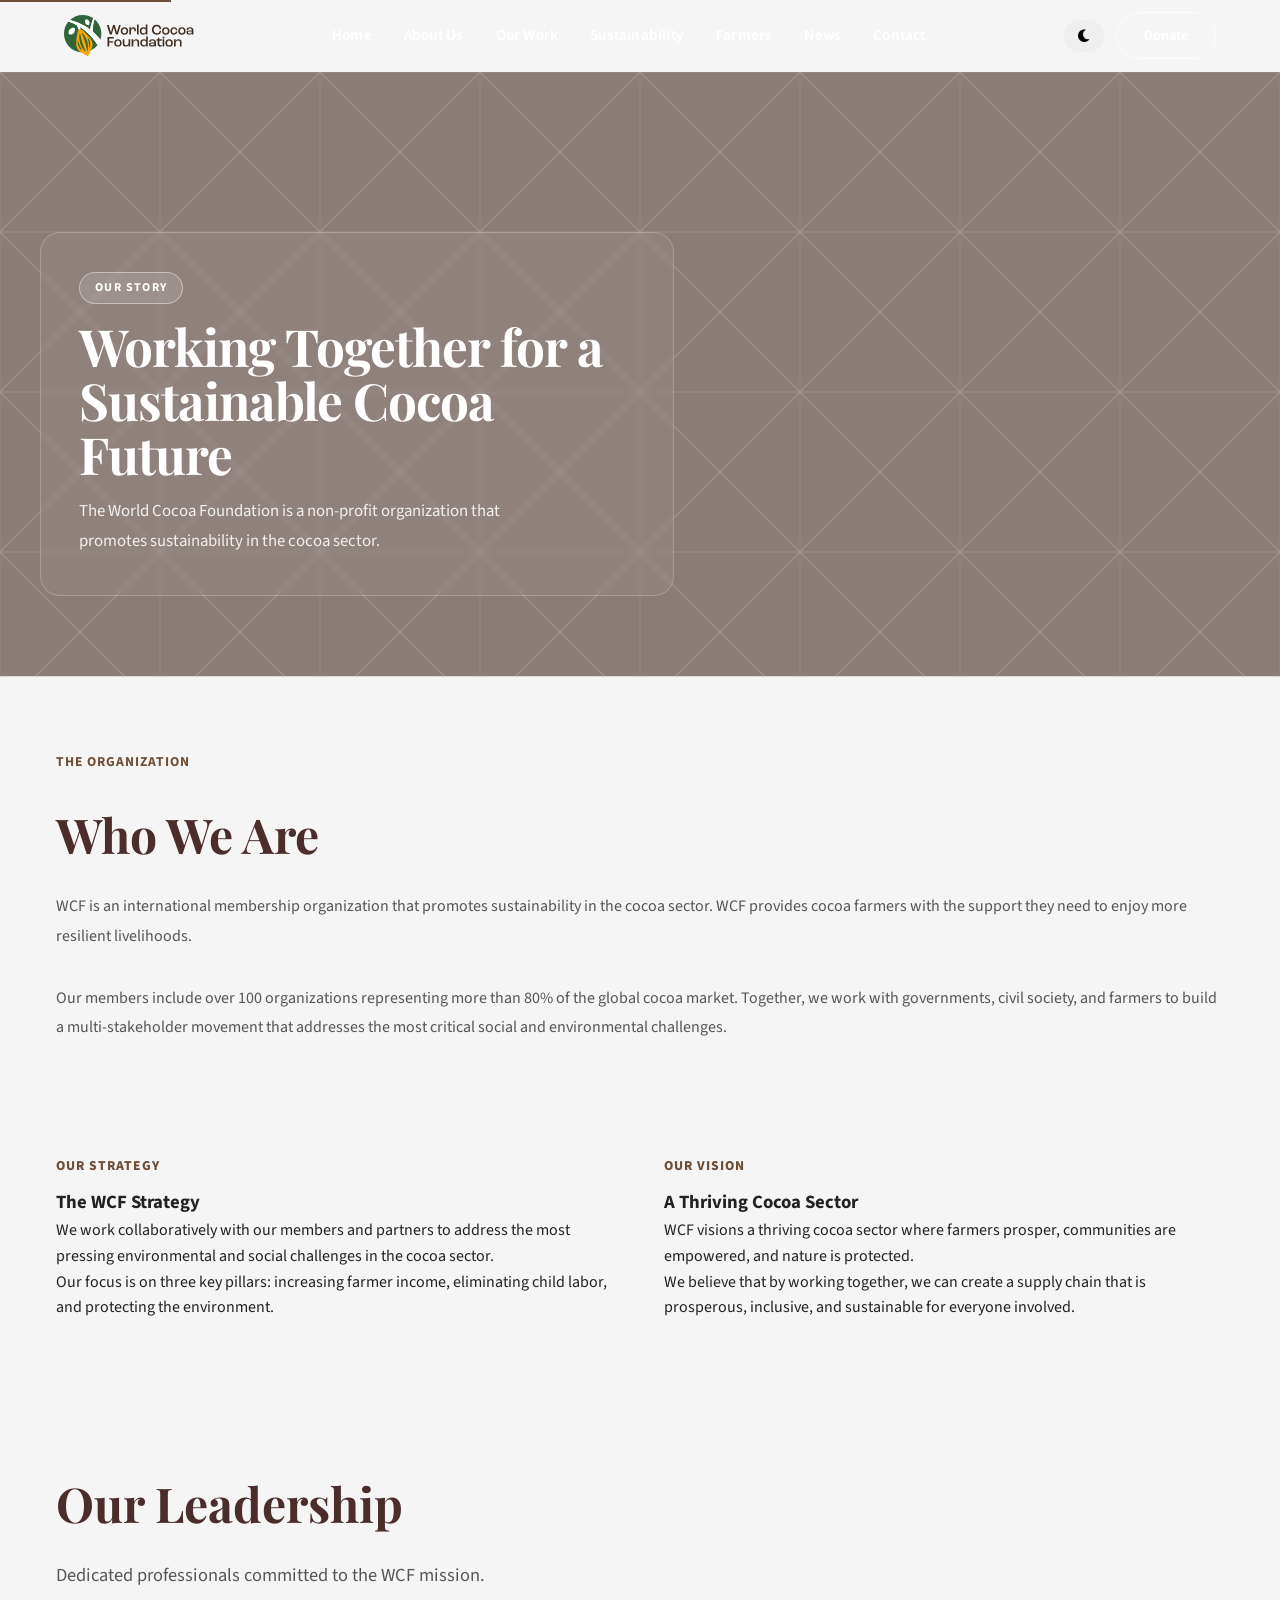
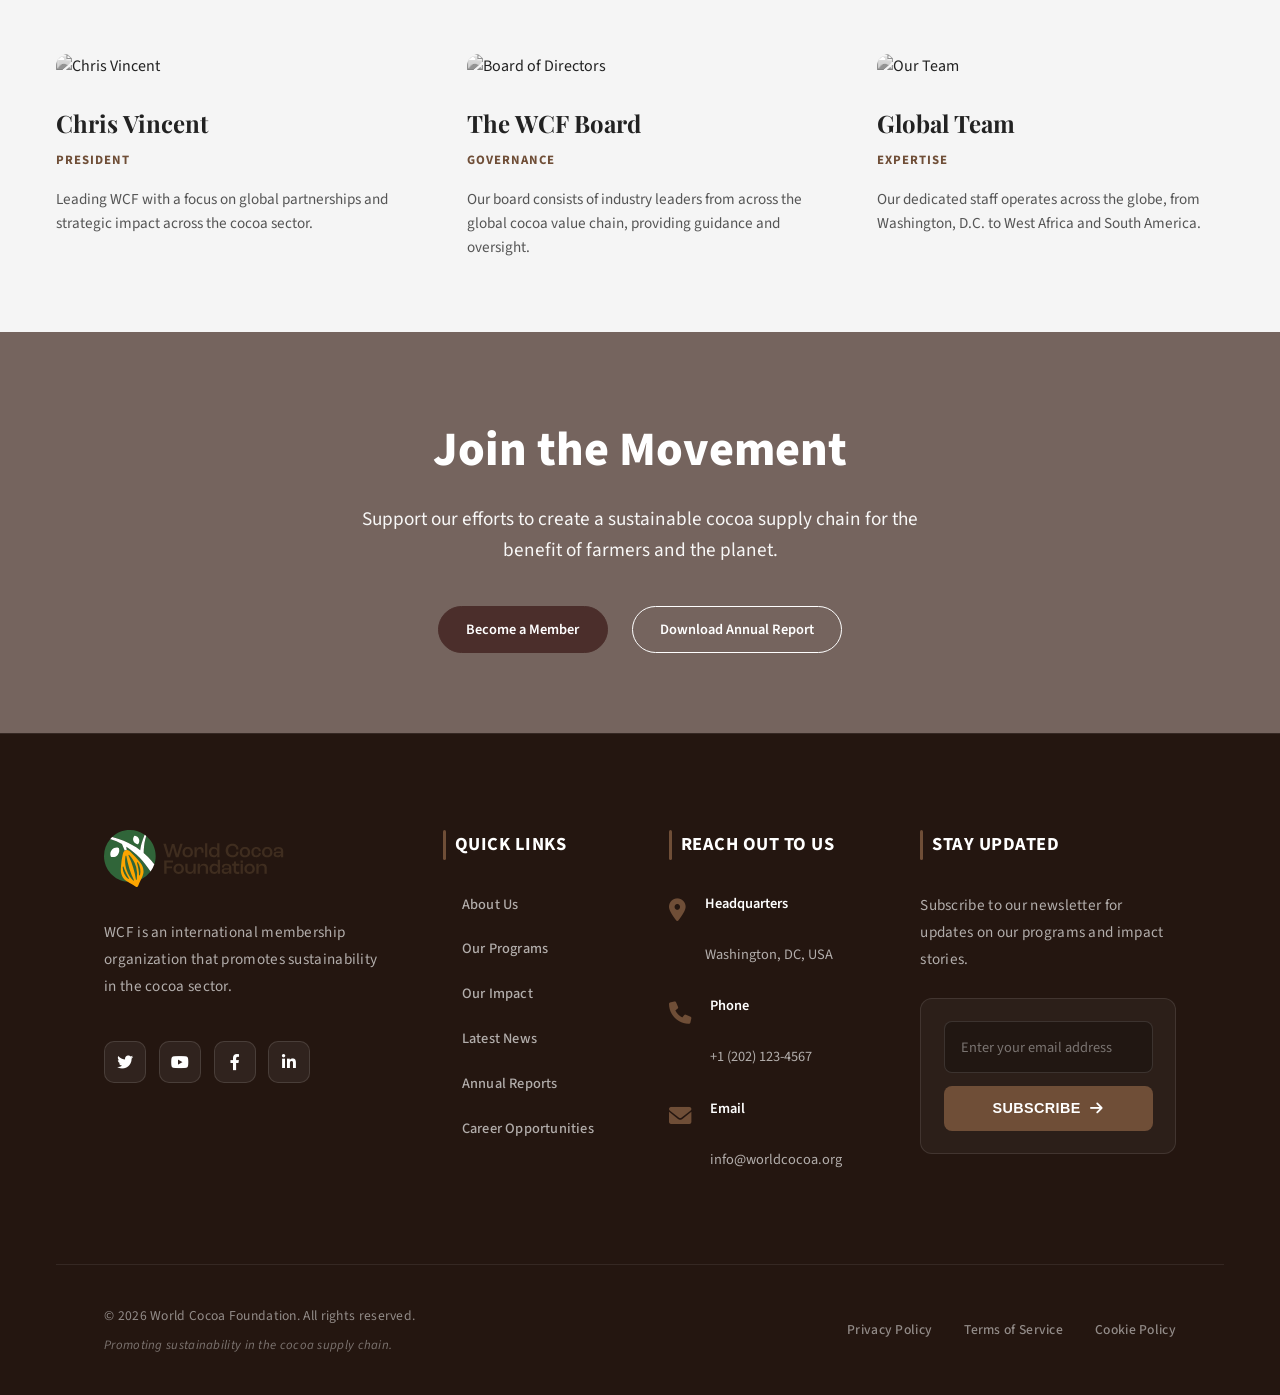
==== about.html @ 0b7400e2 "first commit" ====
<!DOCTYPE html>
<html lang="en">

<head>
    <meta charset="UTF-8">
    <meta name="viewport" content="width=device-width, initial-scale=1.0">
    <meta name="description"
        content="Learn more about the World Cocoa Foundation (WCF), our mission, vision, and the passion behind our commitment to a sustainable cocoa supply chain.">
    <title>About Us | World Cocoa Foundation</title>
    <link rel="shortcut icon" href="img/world-cocoa.svg" type="image/x-icon">
    <link rel="stylesheet" href="https://cdnjs.cloudflare.com/ajax/libs/font-awesome/6.4.0/css/all.min.css">
    <link
        href="https://fonts.googleapis.com/css2?family=Playfair+Display:wght@400;600;700;800&family=Source+Sans+3:wght@300;400;500;600;700&display=swap"
        rel="stylesheet">
    <link rel="stylesheet" href="https://cdnjs.cloudflare.com/ajax/libs/font-awesome/6.0.0/css/all.min.css">
    <link href="https://unpkg.com/aos@2.3.1/dist/aos.css" rel="stylesheet">
    <link rel="stylesheet" href="css/main.css">
</head>

<body>
    <div id="nav-sentinel" aria-hidden="true"></div>
    <a href="#main-content" class="skip-link">Skip to main content</a>

    <!-- HEADER & NAVIGATION -->
    <header class="site-header">
        <div class="nav-inner">
            <a href="index.html" class="logo">
                <img src="img/world-cocoa.svg" alt="World Cocoa Foundation" class="logo-default">
                <img src="img/world-cocoa.svg" alt="World Cocoa Foundation" class="logo-scroll">
            </a>
            <nav class="primary-nav" id="primary-navigation" aria-label="Primary">
                <ul class="nav-list">
                    <li class="nav-item"><a href="index.html" class="nav-link">Home</a></li>
                    <li class="nav-item">
                        <a href="about.html" class="nav-link active">About Us</a>
                    </li>
                    <li class="nav-item">
                        <a href="work.html" class="nav-link">Our Work</a>
                    </li>
                    <li class="nav-item"><a href="sustainability.html" class="nav-link">Sustainability</a></li>
                    <li class="nav-item"><a href="farmers.html" class="nav-link">Farmers</a></li>
                    <li class="nav-item"><a href="news.html" class="nav-link">News</a></li>
                    <li class="nav-item"><a href="contact.html" class="nav-link">Contact</a></li>
                    <li class="nav-item nav-mobile-cta">
                        <a href="#" class="btn btn-primary nav-button">Donate</a>
                    </li>
                </ul>
            </nav>
            <div class="nav-right">
                <button id="theme-toggle" class="btn" aria-label="Toggle dark mode"
                    style="padding: 0.5rem; min-width: 40px;">
                    <i class="fas fa-moon"></i>
                </button>
                <a href="#" class="btn btn-primary nav-button">Donate</a>
                <button class="nav-toggle" type="button" aria-label="Open menu" aria-expanded="false"
                    aria-controls="primary-navigation">
                    <span></span>
                    <span></span>
                    <span></span>
                </button>
            </div>
        </div>
    </header>

    <main id="main-content">
        <!-- PAGE HERO -->
        <section class="hero secondary-hero" style="min-height: 50vh; padding: 10rem 1rem 5rem;">
            <div class="hero-bg" aria-hidden="true">
                <div class="hero-slide active"
                    style="background-image: url('https://images.unsplash.com/photo-1596450514735-3ba868b49e0c?q=80&w=1600');">
                </div>
            </div>
            <div class="hero-inner">
                <div class="hero-copy" style="max-width: 700px;">
                    <span class="hero-kicker">Our Story</span>
                    <h1>Working Together for a Sustainable Cocoa Future</h1>
                    <p>The World Cocoa Foundation is a non-profit organization that promotes sustainability in the cocoa
                        sector.</p>
                </div>
            </div>
        </section>

        <!-- MISSION & VISION -->
        <section class="about-details">
            <div class="container-wide">
                <div class="about-grid"
                    style="display: grid; grid-template-columns: 1fr; gap: 4rem; align-items: flex-start;">
                    <div class="about-content" data-aos="fade-up">
                        <div class="about-meta">
                            <span>The Organization</span>
                        </div>
                        <h2 class="section-title">Who We Are</h2>
                        <p class="about-description">
                            WCF is an international membership organization that promotes sustainability in the cocoa
                            sector. WCF provides cocoa farmers with the support they need to enjoy more resilient
                            livelihoods.
                        </p>
                        <p class="about-description">
                            Our members include over 100 organizations representing more than 80% of the global cocoa
                            market. Together, we work with governments, civil society, and farmers to build a
                            multi-stakeholder movement that addresses the most critical social and environmental
                            challenges.
                        </p>
                    </div>
                </div>

                <div class="vision-mission-grid"
                    style="display: grid; grid-template-columns: repeat(auto-fit, minmax(300px, 1fr)); gap: 3rem; margin-top: 5rem;">
                    <div class="vision-item" data-aos="fade-up" data-aos-delay="100">
                        <div class="story-intro">Our Strategy</div>
                        <h3>The WCF Strategy</h3>
                        <p>We work collaboratively with our members and partners to address the most pressing
                            environmental and social challenges in the cocoa sector.</p>
                        <p>Our focus is on three key pillars: increasing farmer income, eliminating child labor, and
                            protecting the environment.</p>
                    </div>
                    <div class="vision-item" data-aos="fade-up" data-aos-delay="200">
                        <div class="story-intro">Our Vision</div>
                        <h3>A Thriving Cocoa Sector</h3>
                        <p>WCF visions a thriving cocoa sector where farmers prosper, communities are empowered, and
                            nature is protected.</p>
                        <p>We believe that by working together, we can create a supply chain that is prosperous,
                            inclusive, and sustainable for everyone involved.</p>
                    </div>
                </div>
            </div>
        </section>

        <!-- LEADERSHIP SECTION (NO CARDS) -->
        <section class="leadership" style="background: var(--bg-color);">
            <div class="container-wide">
                <h2 class="section-title">Our Leadership</h2>
                <p class="section-subtitle">Dedicated professionals committed to the WCF mission.</p>

                <div class="leadership-list"
                    style="display: grid; grid-template-columns: repeat(auto-fit, minmax(280px, 1fr)); gap: 4rem; margin-top: 3rem;">
                    <!-- Leader 1 -->
                    <div class="leader-item" data-aos="fade-up">
                        <img src="https://images.unsplash.com/photo-1560250097-0b93528c311a?q=80&w=400&h=500&fit=crop"
                            alt="Chris Vincent"
                            style="width: 100%; border-radius: 12px; margin-bottom: 1.5rem; filter: grayscale(100%); transition: filter 0.3s ease;"
                            onmouseover="this.style.filter='grayscale(0%)'"
                            onmouseout="this.style.filter='grayscale(100%)'">
                        <h3 style="font-family: var(--font-display); font-size: 1.5rem; margin-bottom: 0.5rem;">Chris
                            Vincent</h3>
                        <p
                            style="color: var(--primary-orange); font-weight: 700; text-transform: uppercase; font-size: 0.8rem; letter-spacing: 1px; margin-bottom: 1rem;">
                            President</p>
                        <p style="font-size: 0.95rem; color: var(--text-light); line-height: 1.6;">Leading WCF with a
                            focus on global partnerships and strategic impact across the cocoa sector.</p>
                    </div>
                    <!-- Leader 2 -->
                    <div class="leader-item" data-aos="fade-up" data-aos-delay="100">
                        <img src="https://images.unsplash.com/photo-1573496359142-b8d87734a5a2?q=80&w=400&h=500&fit=crop"
                            alt="Board of Directors"
                            style="width: 100%; border-radius: 12px; margin-bottom: 1.5rem; filter: grayscale(100%); transition: filter 0.3s ease;"
                            onmouseover="this.style.filter='grayscale(0%)'"
                            onmouseout="this.style.filter='grayscale(100%)'">
                        <h3 style="font-family: var(--font-display); font-size: 1.5rem; margin-bottom: 0.5rem;">The WCF
                            Board</h3>
                        <p
                            style="color: var(--primary-orange); font-weight: 700; text-transform: uppercase; font-size: 0.8rem; letter-spacing: 1px; margin-bottom: 1rem;">
                            Governance</p>
                        <p style="font-size: 0.95rem; color: var(--text-light); line-height: 1.6;">Our board consists of
                            industry leaders from across the global cocoa value chain, providing guidance and oversight.
                        </p>
                    </div>
                    <!-- Leader 3 -->
                    <div class="leader-item" data-aos="fade-up" data-aos-delay="200">
                        <img src="https://images.unsplash.com/photo-1519085360753-af0119f7cbe7?q=80&w=400&h=500&fit=crop"
                            alt="Our Team"
                            style="width: 100%; border-radius: 12px; margin-bottom: 1.5rem; filter: grayscale(100%); transition: filter 0.3s ease;"
                            onmouseover="this.style.filter='grayscale(0%)'"
                            onmouseout="this.style.filter='grayscale(100%)'">
                        <h3 style="font-family: var(--font-display); font-size: 1.5rem; margin-bottom: 0.5rem;">Global
                            Team</h3>
                        <p
                            style="color: var(--primary-orange); font-weight: 700; text-transform: uppercase; font-size: 0.8rem; letter-spacing: 1px; margin-bottom: 1rem;">
                            Expertise</p>
                        <p style="font-size: 0.95rem; color: var(--text-light); line-height: 1.6;">Our dedicated staff
                            operates across the globe, from Washington, D.C. to West Africa and South America.</p>
                    </div>
                </div>
            </div>
        </section>

        <!-- CTA SECTION -->
        <section class="cta-banner"
            style="background: url('https://images.unsplash.com/photo-1620641788421-7a1c342ea42e?q=80&w=1600') center/cover;">
            <div class="container">
                <h2>Join the Movement</h2>
                <p>Support our efforts to create a sustainable cocoa supply chain for the benefit of farmers and the
                    planet.</p>
                <div class="cta-buttons">
                    <a href="contact.html" class="btn btn-primary">Become a Member</a>
                    <a href="#" class="btn btn-secondary">Download Annual Report</a>
                </div>
            </div>
        </section>
    </main>

    <!-- FOOTER -->
    <footer id="contact">
        <div class="container-wide">
            <div class="footer-content">
                <!-- Company Info -->
                <div class="footer-section">
                    <img src="img/world-cocoa.svg" alt="World Cocoa Foundation" class="footer-logo">
                    <p>WCF is an international membership organization that promotes sustainability in the cocoa sector.
                    </p>
                    <div class="social-links">
                        <a href="#" title="Twitter" aria-label="Follow us on Twitter"><i class="fab fa-twitter"></i></a>
                        <a href="#" title="YouTube" aria-label="Follow us on YouTube"><i class="fab fa-youtube"></i></a>
                        <a href="#" title="Facebook" aria-label="Follow us on Facebook"><i
                                class="fab fa-facebook-f"></i></a>
                        <a href="#" title="LinkedIn" aria-label="Follow us on LinkedIn"><i
                                class="fab fa-linkedin-in"></i></a>
                    </div>
                </div>

                <!-- Quick Links -->
                <div class="footer-section">
                    <h3>Quick Links</h3>
                    <ul>
                        <li><a href="about.html">About Us</a></li>
                        <li><a href="work.html">Our Programs</a></li>
                        <li><a href="#impact">Our Impact</a></li>
                        <li><a href="news.html">Latest News</a></li>
                        <li><a href="#">Annual Reports</a></li>
                        <li><a href="#">Career Opportunities</a></li>
                    </ul>
                </div>

                <!-- Contact Info -->
                <div class="footer-section">
                    <h3>Reach Out To Us</h3>
                    <div class="contact-info">
                        <div class="contact-icon"><i class="fas fa-map-marker-alt"></i></div>
                        <div>
                            <strong>Headquarters</strong><br>
                            Washington, DC, USA
                        </div>
                    </div>
                    <div class="contact-info">
                        <div class="contact-icon"><i class="fas fa-phone"></i></div>
                        <div>
                            <strong>Phone</strong><br>
                            +1 (202) 123-4567
                        </div>
                    </div>
                    <div class="contact-info">
                        <div class="contact-icon"><i class="fas fa-envelope"></i></div>
                        <div>
                            <strong>Email</strong><br>
                            info@worldcocoa.org
                        </div>
                    </div>
                </div>

                <!-- Newsletter -->
                <div class="footer-section">
                    <h3>Stay Updated</h3>
                    <p>Subscribe to our newsletter for updates on our programs and impact stories.</p>
                    <form class="newsletter-form" onsubmit="handleNewsletterSubmit(event)">
                        <input type="email" placeholder="Enter your email address" required
                            aria-label="Email address for newsletter">
                        <button type="submit">Subscribe <span><i class="fas fa-arrow-right"></i></span></button>
                    </form>
                </div>
            </div>

            <div class="footer-bottom">
                <div class="footer-bottom-left">
                    <p>&copy; 2026 World Cocoa Foundation. All rights reserved.</p>
                    <p class="footer-credit">Promoting sustainability in the cocoa supply chain.</p>
                </div>
                <div class="footer-bottom-links">
                    <a href="#">Privacy Policy</a>
                    <a href="#">Terms of Service</a>
                    <a href="#">Cookie Policy</a>
                </div>
            </div>
        </div>
    </footer>


        <!-- Donation Modal -->
    <div class="donation-modal" id="donationModal">
        <div class="modal-content">
            <button class="modal-close" id="modalClose">&times;</button>
            <div class="modal-header">
                <h2>Support Our mission</h2>
                <p>Your contribution helps us build a sustainable cocoa future for farmers and the planet.</p>
            </div>
            <form class="donation-form" id="donationForm">
                <div class="form-group">
                    <label for="fullName">Full Name</label>
                    <input type="text" id="fullName" name="fullName" placeholder="Enter your full name" required>
                </div>
                <div class="form-group">
                    <label for="phone">Phone Number</label>
                    <input type="tel" id="phone" name="phone" placeholder="+1 (xxx) xxx-xxxx" required>
                </div>
                <div class="form-group">
                    <label for="email">Email Address</label>
                    <input type="email" id="email" name="email" placeholder="your@email.com" required>
                </div>
                <div class="form-group">
                    <label for="amount">Donation Amount (USD)</label>
                    <select id="amount" name="amount" required>
                        <option value="">Select amount</option>
                        <option value="25">$25</option>
                        <option value="50">$50</option>
                        <option value="100">$100</option>
                        <option value="250">$250</option>
                        <option value="500">$500</option>
                        <option value="custom">Custom Amount</option>
                    </select>
                </div>
                <div class="form-group" id="customAmountGroup" style="display: none;">
                    <label for="customAmount">Enter Custom Amount (USD)</label>
                    <input type="number" id="customAmount" name="customAmount" placeholder="Enter amount" min="5">
                </div>
                <button type="submit" class="btn btn-primary">Donate Now</button>
            </form>
        </div>
    </div>


    <script src="js/main.js"></script>
    <script src="https://unpkg.com/aos@2.3.1/dist/aos.js"></script>
    <script>
        AOS.init({
            duration: 800,
            once: true,
            offset: 100,
            easing: 'ease-out-cubic'
        });
    </script>
</body>

</html>
---- css/main.css ----
* {
            margin: 0;
            padding: 0;
            box-sizing: border-box;
        }

        :root {
            --primary: #4B2E2B;
            --secondary: #6F4E37;
            --accent: #D4A017;
            --bg-light: #F5F5F5;
            --bg-dark: #121212;
            --green: #2E7D32;
            --white: #ffffff;
            --black: #000000;

            /* Theme mapped variables */
            --bg-color: var(--bg-light);
            --text-dominant: #222222;
            --text-muted: #555555;
            --card-bg: #ffffff;
            --border-color: #e0d8d0;
            --nav-bg: rgba(255, 255, 255, 0.72);
            --nav-text: var(--text-dominant);

            --primary-dark: var(--primary);
            --primary-orange: var(--secondary);
            --primary-soft: #a68b7c;
            --cream: var(--bg-color);
            --panel: #fcfaf8;
            --light-grey: #f0ebe4;
            --text-dark: var(--text-dominant);
            --text-light: var(--text-muted);
            --border-light: var(--border-color);
            --shadow-soft: 0 6px 18px rgba(0, 0, 0, 0.08);
            --shadow-min: 0 2px 8px rgba(0, 0, 0, 0.08);
            --font-display: 'Playfair Display', serif;
            --font-body: 'Source Sans 3', sans-serif;
            --nav-height: 72px;
            --nav-bg-transparent: rgba(255, 255, 255, 0);
            --nav-bg-frost: var(--nav-bg);
            --nav-border: var(--border-color);
            --nav-text-light: #ffffff;
            --nav-text-dark: var(--text-dominant);
            --nav-hover-light: var(--accent);
            --nav-hover-dark: var(--accent);
        }

        [data-theme="dark"] {
            --bg-color: var(--bg-dark);
            --text-dominant: #eeeeee;
            --text-muted: #bbbbbb;
            --card-bg: #1e1e1e;
            --border-color: #333333;
            --nav-bg: rgba(18, 18, 18, 0.85);
            --panel: #1a1a1a;
            --light-grey: #2a2a2a;
            --shadow-soft: 0 10px 30px rgba(0, 0, 0, 0.5);
            --shadow-min: 0 4px 12px rgba(0, 0, 0, 0.5);
            --nav-text-light: #eeeeee;
        }

        body {
            transition: background-color 0.3s ease, color 0.3s ease;
        }

        html {
            scroll-behavior: smooth;
        }

        body {
            font-family: var(--font-body);
            line-height: 1.6;
            color: var(--text-dominant);
            background-color: var(--bg-color);
        }

        img {
            max-width: 100%;
            display: block;
        }

        /* ==================== NAVIGATION ==================== */
        #nav-sentinel {
            position: absolute;
            top: 0;
            left: 0;
            width: 100%;
            height: 1px;
            pointer-events: none;
        }

        .site-header {
            position: sticky;
            top: 0;
            z-index: 100;
            background: var(--nav-bg-transparent);
            border-bottom: 0.5px solid transparent;
            transition: background 300ms ease, border-color 300ms ease;
            color: var(--nav-text-light);
        }

        .site-header.is-scrolled {
            background: var(--nav-bg-frost);
            backdrop-filter: blur(14px);
            -webkit-backdrop-filter: blur(14px);
            border-bottom-color: var(--nav-border);
            color: var(--nav-text-dark);
        }

        .site-header {
            --nav-text: var(--nav-text-light);
            --nav-hover: var(--nav-hover-light);
            --nav-cta-bg: transparent;
            --nav-cta-text: #ffffff;
            --nav-cta-border: rgba(255, 255, 255, 0.7);
        }

        .site-header.is-scrolled {
            --nav-text: var(--nav-text-dark);
            --nav-hover: var(--nav-hover-dark);
            --nav-cta-bg: var(--primary-dark);
            --nav-cta-text: #ffffff;
            --nav-cta-border: var(--primary-dark);
        }

        .nav-inner {
            max-width: 1200px;
            margin: 0 auto;
            display: grid;
            grid-template-columns: auto 1fr auto;
            align-items: center;
            gap: 1.5rem;
            padding: 0.75rem 1.5rem;
            position: relative;
        }

        .logo {
            max-width: 130px;
            display: inline-flex;
            align-items: center;
        }

        .logo img {
            width: 100%;
            height: auto;
            display: block;
        }

        .logo img.logo-default {
            display: block;
        }

        .logo img.logo-scroll {
            display: none;
        }

        .site-header.is-scrolled .logo img.logo-default {
            display: none;
        }

        .site-header.is-scrolled .logo img.logo-scroll {
            display: block;
        }

        .primary-nav {
            justify-self: center;
        }

        .nav-list {
            list-style: none;
            display: flex;
            align-items: center;
            gap: 2rem;
            margin: 0;
            padding: 0;
        }

        .nav-link {
            font: inherit;
            color: var(--nav-text);
            text-decoration: none;
            font-size: 0.95rem;
            font-weight: 600;
            letter-spacing: 0.2px;
            background: none;
            border: none;
            padding: 0.4rem 0;
            cursor: pointer;
            transition: color 300ms ease;
        }

        .nav-link:hover,
        .nav-link:focus-visible {
            color: var(--nav-hover);
        }

        .nav-trigger::after {
            content: '';
            display: inline-block;
            width: 7px;
            height: 7px;
            border-right: 1.5px solid currentColor;
            border-bottom: 1.5px solid currentColor;
            transform: rotate(45deg);
            margin-left: 0.5rem;
            margin-bottom: 0.2rem;
            transition: transform 300ms cubic-bezier(0.4, 0, 0.2, 1);
            opacity: 0.8;
        }

        .nav-trigger[aria-expanded="true"]::after {
            transform: rotate(-135deg);
            margin-bottom: -0.05rem;
        }

        .nav-right {
            justify-self: end;
            display: flex;
            align-items: center;
            gap: 0.75rem;
        }

        .nav-toggle {
            display: none;
            background: none;
            border: none;
            padding: 0;
            width: 36px;
            height: 36px;
            align-items: center;
            justify-content: center;
            cursor: pointer;
        }

        .nav-toggle span {
            display: block;
            width: 22px;
            height: 2px;
            background: var(--nav-text);
            margin: 4px 0;
            transition: transform 200ms ease, opacity 200ms ease;
        }

        .site-header.nav-open .nav-toggle span:nth-child(1) {
            transform: translateY(6px) rotate(45deg);
        }

        .site-header.nav-open .nav-toggle span:nth-child(2) {
            opacity: 0;
        }

        .site-header.nav-open .nav-toggle span:nth-child(3) {
            transform: translateY(-6px) rotate(-45deg);
        }

        .nav-sublist {
            display: none;
            flex-direction: column;
            gap: 0.5rem;
            padding-left: 1rem;
            border-left: 1px solid rgba(255, 255, 255, 0.25);
            margin-top: 0.5rem;
            list-style: none;
            margin-bottom: 0;
        }

        .nav-sublist a {
            color: var(--nav-text);
            text-decoration: none;
            font-size: 0.9rem;
        }

        .nav-item.is-open .nav-sublist {
            display: flex;
        }

        .nav-mobile-cta {
            display: none;
        }

        @media (max-width: 767px) {
            .nav-inner {
                grid-template-columns: auto auto;
            }

            .primary-nav {
                position: fixed;
                top: 0;
                right: 0;
                bottom: 0;
                width: 85%;
                max-width: 380px;
                background: var(--primary-dark);
                z-index: 1000;
                padding: 7rem 2.5rem 3rem;
                display: flex;
                flex-direction: column;
                transform: translateX(101%);
                transition: transform 0.4s cubic-bezier(0.16, 1, 0.3, 1);
                box-shadow: -15px 0 45px rgba(0, 0, 0, 0.4);
            }

            /* Backdrop for mobile menu */
            .nav-backdrop {
                position: fixed;
                inset: 0;
                background: rgba(0, 0, 0, 0.4);
                backdrop-filter: blur(4px);
                z-index: 999;
                opacity: 0;
                pointer-events: none;
                transition: opacity 0.4s ease;
            }

            .site-header.nav-open .nav-backdrop {
                opacity: 1;
                pointer-events: auto;
            }

            .site-header.nav-open .primary-nav {
                transform: translateX(0);
            }

            .nav-list {
                flex-direction: column;
                align-items: flex-start;
                gap: 0;
                width: 100%;
            }

            .nav-item {
                width: 100%;
                border-bottom: 1px solid rgba(255, 255, 255, 0.05);
            }

            .nav-link {
                font-size: 1.4rem;
                font-weight: 600;
                padding: 1.5rem 0;
                width: 100%;
                display: flex;
                justify-content: space-between;
                align-items: center;
                color: var(--white);
                text-decoration: none;
                transition: color 0.3s ease;
            }

            .nav-link:hover {
                color: var(--primary-orange);
            }

            .nav-toggle {
                display: inline-flex;
                z-index: 1100;
                position: relative;
                width: 40px;
                height: 40px;
                background: transparent;
                border: none;
                flex-direction: column;
                justify-content: center;
                gap: 6px;
                padding: 0;
            }

            .nav-toggle span {
                width: 30px;
                height: 2px;
                background: var(--primary-dark);
                transition: all 0.3s cubic-bezier(0.16, 1, 0.3, 1);
            }

            .site-header:not(.is-scrolled) .nav-toggle span {
                background: var(--white);
            }

            .site-header.nav-open .nav-toggle span:first-child {
                transform: translateY(8px) rotate(45deg);
                background: var(--white);
            }

            .site-header.nav-open .nav-toggle span:nth-child(2) {
                opacity: 0;
            }

            .site-header.nav-open .nav-toggle span:last-child {
                transform: translateY(-8px) rotate(-45deg);
                background: var(--white);
            }

            .nav-sublist {
                border-left: 2px solid var(--primary-orange);
                padding-left: 1.5rem;
                margin-top: 1rem;
                gap: 1rem;
            }

            .nav-sublist a {
                font-size: 1rem;
                color: rgba(255, 255, 255, 0.7);
            }
        }

        @media (min-width: 768px) {
            .nav-sublist {
                display: none !important;
            }
        }

        .dropdown-panel {
            position: fixed;
            left: 0;
            top: var(--nav-height);
            width: 100vw;
            background: var(--nav-bg-frost);
            backdrop-filter: blur(14px);
            -webkit-backdrop-filter: blur(14px);
            border-top: 0.5px solid var(--nav-border);
            border-bottom: 0.5px solid var(--nav-border);
            opacity: 0;
            transform: translateY(-8px);
            pointer-events: none;
            visibility: hidden;
            transition: opacity 220ms ease-out, transform 220ms ease-out, visibility 0s linear 220ms;
            z-index: 90;
        }

        .dropdown-panel.is-open {
            opacity: 1;
            transform: translateY(0);
            pointer-events: auto;
            visibility: visible;
            transition-delay: 0s;
        }

        .dropdown-inner {
            max-width: 1200px;
            margin: 0 auto;
            padding: 1.6rem 1.5rem 2rem;
        }

        .dropdown-grid {
            display: grid;
            grid-template-columns: repeat(auto-fit, minmax(180px, 1fr));
            gap: 2rem;
        }

        .dropdown-col h4 {
            font-size: 0.75rem;
            text-transform: uppercase;
            letter-spacing: 0.16em;
            color: var(--text-light);
            margin-bottom: 0.8rem;
        }

        .dropdown-col a {
            display: block;
            color: var(--text-dark);
            text-decoration: none;
            font-size: 0.95rem;
            padding: 0.35rem 0 0.35rem 0.7rem;
            border-left: 2px solid transparent;
            transition: border-color 200ms ease, color 200ms ease;
        }

        .dropdown-col a:hover,
        .dropdown-col a:focus-visible {
            border-left-color: var(--primary-orange);
            color: var(--primary-dark);
        }

        @media (max-width: 767px) {
            .dropdown-panel {
                display: none;
            }
        }

        /* ==================== HERO SECTION ==================== */
        .hero {
            position: relative;
            padding: 7.5rem 1rem 5rem;
            border-bottom: 1px solid var(--border-light);
            min-height: 80vh;
            display: flex;
            align-items: center;
            overflow: hidden;
        }

        .hero-bg {
            position: absolute;
            inset: 0;
            z-index: 0;
        }

        .hero-bg::before {
            content: '';
            position: absolute;
            inset: 0;
            background: rgba(63, 39, 30, 0.58);
            z-index: 1;
        }

        .hero-bg::after {
            content: '';
            position: absolute;
            inset: 0;
            background-image: url("data:image/svg+xml;utf8,<svg xmlns='http://www.w3.org/2000/svg' width='120' height='120' viewBox='0 0 120 120' fill='none'><path d='M0 0L120 0L60 60Z' stroke='white' stroke-opacity='0.18'/><path d='M0 120L120 120L60 60Z' stroke='white' stroke-opacity='0.18'/><path d='M0 0L0 120L60 60Z' stroke='white' stroke-opacity='0.12'/><path d='M120 0L120 120L60 60Z' stroke='white' stroke-opacity='0.12'/></svg>");
            background-size: 160px 160px;
            opacity: 0.6;
            z-index: 2;
            pointer-events: none;
        }

        .hero-bg .hero-slide {
            position: absolute;
            inset: 0;
            background-size: cover;
            background-position: center;
            opacity: 0;
            transition: opacity 1.2s ease-in-out;
            z-index: 0;
        }

        .hero-bg .hero-slide.active {
            opacity: 1;
        }

        .hero-inner {
            max-width: 1200px;
            margin: 0 auto;
            display: grid;
            gap: 3rem;
            align-items: center;
            position: relative;
            z-index: 3;
        }

        @media (min-width: 960px) {
            .hero-inner {
                grid-template-columns: 1.1fr 0.9fr;
            }
        }

        .hero-kicker {
            display: inline-flex;
            align-items: center;
            gap: 0.5rem;
            padding: 0.35rem 0.9rem;
            border: 1px solid rgba(255, 255, 255, 0.4);
            border-radius: 999px;
            font-size: 0.75rem;
            font-weight: 700;
            text-transform: uppercase;
            letter-spacing: 0.12em;
            color: var(--white);
            background: rgba(255, 255, 255, 0.12);
        }

        .hero h1 {
            font-family: var(--font-display);
            font-size: clamp(2.4rem, 4vw, 3.8rem);
            font-weight: 700;
            line-height: 1.05;
            letter-spacing: -0.02em;
            margin: 1rem 0;
            color: var(--white);
        }

        .hero p {
            font-size: 1.05rem;
            line-height: 1.75;
            max-width: 480px;
            color: rgba(255, 255, 255, 0.88);
        }

        .hero-actions {
            display: flex;
            flex-wrap: wrap;
            gap: 1rem;
            margin-top: 1.8rem;
        }

        .hero .btn-primary {
            background: var(--white);
            color: var(--primary-dark);
            border-color: var(--white);
        }

        .hero .btn-primary:hover {
            background: rgba(255, 255, 255, 0.85);
            border-color: rgba(255, 255, 255, 0.85);
        }

        .hero .btn-secondary {
            border-color: rgba(255, 255, 255, 0.7);
            color: var(--white);
        }

        .hero .btn-secondary:hover {
            background: rgba(255, 255, 255, 0.2);
            color: var(--white);
        }

        .hero-stats {
            display: grid;
            grid-template-columns: repeat(3, minmax(0, 1fr));
            gap: 1rem;
            margin-top: 2.5rem;
            padding-top: 1.5rem;
            border-top: 1px solid rgba(255, 255, 255, 0.3);
        }

        .hero-stat {
            display: flex;
            flex-direction: column;
            gap: 0.2rem;
        }

        .hero-stat span:first-child {
            font-weight: 700;
            color: var(--white);
            font-size: 1.2rem;
        }

        .hero-stat span:last-child {
            font-size: 0.8rem;
            color: rgba(255, 255, 255, 0.7);
            text-transform: uppercase;
            letter-spacing: 0.1em;
        }

        @media (max-width: 640px) {
            .hero-stats {
                grid-template-columns: repeat(2, minmax(0, 1fr));
            }
        }

        .hero-media {
            position: relative;
        }

        .hero-image {
            border-radius: 24px;
            overflow: hidden;
            border: 1px solid rgba(255, 255, 255, 0.3);
            background: rgba(255, 255, 255, 0.08);
            min-height: 320px;
        }

        @media (min-width: 960px) {
            .hero-image {
                min-height: 460px;
            }
        }

        .hero-image img {
            width: 100%;
            height: 100%;
            object-fit: cover;
        }

        .hero-note {
            position: absolute;
            bottom: -18px;
            left: -18px;
            background: rgba(255, 255, 255, 0.92);
            border: 1px solid rgba(255, 255, 255, 0.6);
            border-radius: 16px;
            padding: 1rem 1.2rem;
            max-width: 260px;
            box-shadow: var(--shadow-min);
        }

        .hero-note h3 {
            font-size: 1rem;
            color: var(--primary-dark);
            margin-bottom: 0.4rem;
        }

        .hero-note p {
            font-size: 0.85rem;
            color: var(--text-light);
            line-height: 1.6;
        }

        @media (max-width: 900px) {
            .hero-note {
                position: static;
                margin-top: 1.2rem;
            }
        }

        @keyframes fadeUp {
            from {
                opacity: 0;
                transform: translateY(18px);
            }

            to {
                opacity: 1;
                transform: translateY(0);
            }
        }

        .hero-copy {
            background: rgba(255, 255, 255, 0.05);
            border: 1px solid rgba(255, 255, 255, 0.2);
            border-radius: 20px;
            padding: 2.4rem;
            backdrop-filter: blur(2px);
        }

        .hero-copy>* {
            opacity: 0;
            animation: fadeUp 0.6s ease forwards;
        }

        .hero-copy>*:nth-child(1) {
            animation-delay: 0.05s;
        }

        .hero-copy>*:nth-child(2) {
            animation-delay: 0.12s;
        }

        .hero-copy>*:nth-child(3) {
            animation-delay: 0.2s;
        }

        .hero-copy>*:nth-child(4) {
            animation-delay: 0.28s;
        }

        .hero-copy>*:nth-child(5) {
            animation-delay: 0.36s;
        }

        @media (prefers-reduced-motion: reduce) {
            * {
                animation-duration: 0.01ms !important;
                animation-iteration-count: 1 !important;
                transition-duration: 0.01ms !important;
                scroll-behavior: auto !important;
            }
        }

        .btn {
            display: inline-flex;
            align-items: center;
            justify-content: center;
            padding: 0.7rem 1.7rem;
            border-radius: 999px;
            text-decoration: none;
            font-weight: 600;
            cursor: pointer;
            border: 1px solid transparent;
            transition: transform 0.2s ease, background 0.2s ease, color 0.2s ease, border-color 0.2s ease;
            font-size: 0.9rem;
            text-align: center;
        }

        .btn-primary {
            background-color: var(--primary-dark);
            color: var(--white);
            border-color: var(--primary-dark);
        }

        .btn-primary:hover {
            background-color: #2f1c15;
            border-color: #2f1c15;
            transform: translateY(-1px);
        }

        .btn-secondary {
            background-color: transparent;
            color: var(--primary-dark);
            border: 1px solid var(--primary-dark);
        }

        .btn-secondary:hover {
            background-color: var(--primary-dark);
            color: var(--white);
            transform: translateY(-1px);
        }

        .btn-dark {
            background-color: var(--primary-orange);
            color: var(--white);
            border-color: var(--primary-orange);
        }

        .btn-dark:hover {
            background-color: #5a3325;
            border-color: #5a3325;
            transform: translateY(-1px);
        }
        .site-header .nav-button {
            background: var(--nav-cta-bg);
            color: var(--nav-cta-text);
            border-color: var(--nav-cta-border);
        }

        .site-header .nav-button:hover,
        .site-header .nav-button:focus-visible {
            background: var(--nav-cta-border);
            color: #ffffff;
        }

        .site-header:not(.is-scrolled) .nav-button:hover,
        .site-header:not(.is-scrolled) .nav-button:focus-visible {
            background: rgba(255, 255, 255, 0.9);
            color: var(--primary-dark);
        }

        /* ==================== SECTION STYLING ==================== */
        .container {
            max-width: 1200px;
            margin: 0 auto;
            padding: 0 1rem;
        }

        .container-wide {
            max-width: 1200px;
            margin: 0 auto;
            padding: 0 1rem;
        }

        section {
            padding: 4.5rem 1rem;
        }

        .section-title {
            text-align: left;
            font-family: var(--font-display);
            font-size: clamp(1.9rem, 5vw, 3rem);
            margin-bottom: 1.2rem;
            color: var(--primary-dark);
            font-weight: 700;
        }

        .section-subtitle {
            text-align: left;
            color: var(--text-light);
            margin-bottom: 4rem;
            font-size: clamp(1rem, 3vw, 1.15rem);
            max-width: 800px;
        }

        /* ==================== ABOUT SECTION ==================== */
        .about {
            background: var(--white);
            position: relative;
            overflow: hidden;
            border-top: 1px solid var(--border-light);
        }

        .about-container {
            display: grid;
            grid-template-columns: 1fr;
            gap: 4rem;
            align-items: center;
            max-width: 1200px;
            margin: 0 auto;
            position: relative;
            z-index: 1;
        }

        @media (min-width: 1024px) {
            .about-container {
                grid-template-columns: 1fr 1fr;
            }
        }

        .about-left {
            padding: 0 1rem;
        }

        .about-meta {
            display: inline-flex;
            align-items: center;
            gap: 0.75rem;
            margin-bottom: 1.5rem;
            font-size: 0.85rem;
            color: var(--primary-orange);
            font-weight: 700;
            letter-spacing: 1px;
            text-transform: uppercase;
        }

        .about-title-section .about-meta {
            justify-content: center;
            width: 100%;
        }

        .about-meta .separator {
            color: var(--text-light);
            opacity: 0.5;
        }

        .about-tagline {
            font-family: var(--font-display);
            font-size: 1.8rem;
            font-weight: 700;
            color: var(--primary-dark);
            margin-bottom: 1.5rem;
            line-height: 1.25;
            letter-spacing: -0.02em;
        }

        @media (min-width: 768px) {
            .about-tagline {
                font-size: 2.5rem;
            }
        }

        /* Centered Title Section */
        .about-title-section {
            text-align: left;
            margin-bottom: 4rem;
            max-width: 100%;
        }

        .about-tagline-centered {
            font-family: var(--font-display);
            font-size: 2rem;
            font-weight: 700;
            color: var(--primary-dark);
            margin-bottom: 1.5rem;
            line-height: 1.25;
            letter-spacing: -0.02em;
            text-align: left;
        }

        @media (min-width: 768px) {
            .about-tagline-centered {
                font-size: 3rem;
            }
        }

        @media (min-width: 1024px) {
            .about-tagline-centered {
                font-size: 3.5rem;
            }
        }

        .about-description {
            font-size: 1rem;
            color: var(--text-light);
            line-height: 1.85;
            margin-bottom: 2rem;
        }

        .about-description strong {
            color: var(--primary-dark);
            font-weight: 600;
        }

        .about-story {
            margin-bottom: 2rem;
        }

        .story-intro {
            font-size: 0.85rem;
            font-weight: 800;
            color: var(--primary-orange);
            text-transform: uppercase;
            letter-spacing: 1px;
            margin-bottom: 0.75rem;
        }

        .about-story h3 {
            font-size: 1.5rem;
            font-weight: 700;
            color: var(--primary-dark);
            margin-bottom: 1.25rem;
            line-height: 1.35;
        }

        .about-story p {
            font-size: 0.95rem;
            color: var(--text-light);
            line-height: 1.8;
            margin-bottom: 1rem;
        }

        .about-story p:last-child {
            margin-bottom: 0;
        }

        .about-story strong {
            color: var(--primary-dark);
            font-weight: 700;
        }

        .about-cta {
            display: flex;
            flex-direction: column;
            gap: 1rem;
            margin-top: 2.5rem;
        }

        @media (min-width: 480px) {
            .about-cta {
                flex-direction: row;
            }
        }

        .about-right {
            position: relative;
            height: 400px;
            border-radius: 20px;
            overflow: hidden;
            border: 1px solid var(--border-light);
            background: var(--light-grey);
        }

        @media (min-width: 1024px) {
            .about-right {
                height: 500px;
            }
        }

        .about-visual {
            width: 100%;
            height: 100%;
            position: relative;
            overflow: hidden;
            background: var(--light-grey);
        }

        .image-carousel {
            position: relative;
            width: 100%;
            height: 100%;
            background: var(--light-grey);
        }

        .carousel-slide {
            position: absolute;
            top: 0;
            left: 0;
            width: 100%;
            height: 100%;
            opacity: 0;
            transition: opacity 1s ease-in-out;
            background-size: cover;
            background-position: center;
            background-repeat: no-repeat;
            background-attachment: scroll;
        }

        .carousel-slide.active {
            opacity: 1;
        }

        .carousel-slide::before {
            content: '';
            position: absolute;
            top: 0;
            left: 0;
            width: 100%;
            height: 100%;
            background: rgba(0, 0, 0, 0.12);
            z-index: 1;
            pointer-events: none;
        }

        .carousel-placeholder {
            width: 100%;
            height: 100%;
            display: flex;
            align-items: center;
            justify-content: center;
            position: relative;
            overflow: hidden;
            font-size: 4rem;
            color: rgba(255, 255, 255, 0.3);
        }

        .carousel-placeholder::before {
            content: '';
            position: absolute;
            top: -50%;
            right: -50%;
            width: 200%;
            height: 200%;
            background: rgba(255, 255, 255, 0.08);
            z-index: 0;
        }

        /* Hide placeholder styling when images are loaded */
        .carousel-slide[style*="background-image"] {
            font-size: 0;
        }

        .carousel-slide[style*="background-image"]::before {
            background: rgba(0, 0, 0, 0.12);
        }

        /* Carousel Controls */
        .carousel-indicators {
            position: absolute;
            bottom: 20px;
            left: 50%;
            transform: translateX(-50%);
            display: flex;
            gap: 0.75rem;
            z-index: 10;
        }

        .carousel-dot {
            width: 10px;
            height: 10px;
            border-radius: 50%;
            background: rgba(255, 255, 255, 0.5);
            cursor: pointer;
            transition: all 0.3s ease;
            border: none;
            padding: 0;
        }

        .carousel-dot.active {
            background: var(--white);
            width: 30px;
            border-radius: 5px;
        }

        .carousel-dot:hover {
            background: rgba(255, 255, 255, 0.8);
        }

        .about-stats-inline {
            display: grid;
            grid-template-columns: repeat(2, 1fr);
            gap: 2rem;
            margin-top: 2rem;
            padding-top: 2rem;
            border-top: 1px solid var(--border-light);
        }

        .about-stat-item {
            text-align: center;
        }

        .about-stat-number {
            font-size: 1.8rem;
            font-weight: 800;
            color: var(--primary-dark);
            line-height: 1;
            margin-bottom: 0.5rem;
        }

        .about-stat-label {
            font-size: 0.85rem;
            color: var(--text-light);
            font-weight: 600;
            text-transform: uppercase;
            letter-spacing: 0.5px;
        }

        /* ==================== PROGRAMS SECTION ==================== */
        .programs {
            background: var(--cream);
            border-top: 1px solid var(--border-light);
        }

        .programs-grid {
            display: grid;
            grid-template-columns: 1fr;
            gap: 3rem;
            max-width: 1200px;
            margin: 0 auto;
        }

        @media (min-width: 768px) {
            .programs-grid {
                gap: 4rem;
                margin-top: 1rem;
            }
        }
        @media (min-width: 768px) {
            .programs-grid {
                grid-template-columns: repeat(3, 1fr);
                gap: 3rem;
            }
        }

        .program-card {
            background: transparent;
            border-radius: 0;
            overflow: visible;
            transition: transform 0.4s ease;
            border: none;
            position: relative;
            display: flex;
            flex-direction: column;
            height: auto;
        }

        .program-card:hover {
            transform: translateY(-8px);
        }

        .program-artwork {
            width: 100%;
            height: 280px;
            background-size: cover;
            background-position: center;
            background-repeat: no-repeat;
            position: relative;
            overflow: hidden;
            display: flex;
            align-items: center;
            justify-content: center;
            border-radius: 12px;
            margin-bottom: 2rem;
        }

        .program-content {
            padding: 0;
            flex-grow: 1;
            display: flex;
            flex-direction: column;
        }

        .program-card h3 {
            color: var(--primary-dark);
            margin-bottom: 1rem;
            font-size: 1.35rem;
            font-weight: 800;
            letter-spacing: -0.01em;
        }

        .program-card p {
            color: var(--text-light);
            margin-bottom: 2rem;
            font-size: 0.95rem;
            line-height: 1.7;
            flex-grow: 1;
        }

        .program-card .btn {
            align-self: flex-start;
            margin-top: auto;
            background: transparent;
            color: var(--primary-orange);
            border-color: var(--primary-orange);
            padding: 0.6rem 0;
            border-width: 0 0 2px 0;
            border-radius: 0;
            text-transform: uppercase;
            font-size: 0.85rem;
            font-weight: 700;
            letter-spacing: 1px;
        }

        .program-card .btn:hover {
            color: var(--primary-dark);
            border-color: var(--primary-dark);
            background: transparent;
            transform: none;
        }

        /* ==================== IMPACT SECTION ==================== */
        .impact {
            background: #3b251c;
            color: var(--white);
            position: relative;
            padding: 8rem 1rem;
            overflow: hidden;
        }

        .impact::after {
            content: '';
            position: absolute;
            inset: 0;
            background-image: url("data:image/svg+xml;utf8,<svg xmlns='http://www.w3.org/2000/svg' width='120' height='120' viewBox='0 0 120 120' fill='none'><path d='M0 0L120 0L60 60Z' stroke='white' stroke-opacity='0.08'/><path d='M0 120L120 120L60 60Z' stroke='white' stroke-opacity='0.08'/><path d='M0 0L0 120L60 60Z' stroke='white' stroke-opacity='0.05'/><path d='M120 0L120 120L60 60Z' stroke='white' stroke-opacity='0.05'/></svg>");
            background-size: 140px 140px;
            opacity: 0.4;
            z-index: 1;
            pointer-events: none;
        }

        .impact .container-wide {
            position: relative;
            z-index: 2;
        }

        .impact .section-title {
            color: var(--white);
        }

        .impact .section-subtitle {
            color: rgba(255, 255, 255, 0.7);
        }

        .impact-stats {
            display: grid;
            grid-template-columns: repeat(2, 1fr);
            gap: 3rem;
            margin-bottom: 7rem;
            max-width: 900px;
        }

        @media (min-width: 768px) {
            .impact-stats {
                grid-template-columns: repeat(4, 1fr);
            }
        }

        .stat-box {
            background: transparent;
            padding: 0;
            border-radius: 0;
            text-align: left;
            border: none;
            transition: transform 0.3s ease;
        }

        .stat-box:hover {
            transform: translateY(-4px);
        }

        .stat-number {
            font-size: 3.5rem;
            font-weight: 800;
            color: var(--primary-orange);
            margin-bottom: 0.5rem;
            display: inline-block;
            line-height: 1;
        }

        .stat-suffix {
            font-size: 1.8rem;
            font-weight: 700;
            color: var(--primary-orange);
            margin-left: 0.2rem;
            display: inline-block;
            vertical-align: super;
        }

        .stat-label {
            color: rgba(255, 255, 255, 0.85);
            font-size: 0.95rem;
            font-weight: 600;
            margin-top: 0.5rem;
            text-transform: uppercase;
            letter-spacing: 1px;
        }

        /* Success Stories Section */
        .impact-stories-title {
            color: var(--white);
            margin-bottom: 1.2rem;
            font-size: 2.2rem;
            font-weight: 700;
            font-family: var(--font-display);
            text-align: left;
        }

        .impact-stories-subtitle {
            color: rgba(255, 255, 255, 0.7);
            margin-bottom: 4rem;
            font-size: 1.1rem;
            text-align: left;
            max-width: 700px;
        }

        .success-stories-grid {
            display: grid;
            grid-template-columns: 1fr;
            gap: 4rem;
        }

        @media (min-width: 768px) {
            .success-stories-grid {
                grid-template-columns: repeat(3, 1fr);
                gap: 3rem;
            }
        }

        .success-story-card {
            background: transparent;
            border-radius: 0;
            overflow: visible;
            border: none;
            transition: transform 0.4s ease;
            display: flex;
            flex-direction: column;
            height: auto;
        }

        .success-story-card:hover {
            transform: translateY(-8px);
        }

        .success-story-image {
            width: 100%;
            height: 240px;
            overflow: hidden;
            border-radius: 12px;
            position: relative;
            margin-bottom: 2rem;
        }

        .success-story-image img {
            width: 100%;
            height: 100%;
            object-fit: cover;
            transition: transform 0.6s ease;
        }

        .success-story-content {
            padding: 0;
            flex-grow: 1;
            display: flex;
            flex-direction: column;
        }

        .success-story-program {
            display: inline-block;
            color: var(--primary-orange);
            font-size: 0.75rem;
            font-weight: 700;
            text-transform: uppercase;
            letter-spacing: 1px;
            margin-bottom: 0.8rem;
        }

        .success-story-name {
            font-size: 1.4rem;
            font-weight: 800;
            color: var(--white);
            margin-bottom: 0.5rem;
            letter-spacing: -0.01em;
        }

        .success-story-location {
            font-size: 0.9rem;
            color: rgba(255, 255, 255, 0.6);
            font-weight: 600;
            margin-bottom: 1.5rem;
            display: flex;
            align-items: center;
            gap: 0.6rem;
        }

        .success-story-text {
            font-size: 0.95rem;
            color: rgba(255, 255, 255, 0.8);
            line-height: 1.7;
            margin-bottom: 2rem;
            flex-grow: 1;
        }

        .success-story-card .btn {
            align-self: flex-start;
            background: transparent;
            color: var(--white);
            border-color: rgba(255, 255, 255, 0.4);
            padding: 0.6rem 2rem;
            border-radius: 30px;
        }

        .success-story-card .btn:hover {
            background: var(--white);
            color: var(--primary-dark);
            border-color: var(--white);
        }

        /* ==================== STORIES SECTION ==================== */
        .stories {
            background: var(--white);
            position: relative;
            overflow: hidden;
            border-top: 1px solid var(--border-light);
        }

        .stories-grid {
            display: grid;
            grid-template-columns: 1fr;
            gap: 3rem;
            max-width: 1400px;
            margin: 0 auto;
            padding: 0 1rem;
            position: relative;
            z-index: 2;
        }

        @media (min-width: 768px) {
            .stories-grid {
                grid-template-columns: repeat(2, 1fr);
            }
        }

        @media (min-width: 1024px) {
            .stories-grid {
                grid-template-columns: repeat(3, 1fr);
            }
        }

        .story-card {
            background: var(--white);
            border-radius: 18px;
            overflow: hidden;
            transition: transform 0.3s ease, box-shadow 0.3s ease;
            display: flex;
            flex-direction: column;
            border: 1px solid var(--border-light);
            position: relative;
        }

        .story-card:hover {
            transform: translateY(-6px);
            box-shadow: var(--shadow-min);
        }

        .story-image {
            width: 100%;
            height: 180px;
            background: var(--panel);
            overflow: hidden;
            position: relative;
        }

        .story-image img {
            width: 100%;
            height: 100%;
            object-fit: cover;
            transition: transform 0.5s cubic-bezier(0.34, 1.56, 0.64, 1);
            position: relative;
            z-index: 1;
        }

        .story-card:hover .story-image img {
            transform: scale(1.12);
        }

        .story-content {
            padding: 2.2rem 2.5rem;
            flex: 1;
            display: flex;
            flex-direction: column;
        }

        .story-date {
            color: var(--primary-orange);
            font-size: 0.8rem;
            font-weight: 800;
            margin-bottom: 1rem;
            text-transform: uppercase;
            letter-spacing: 1.5px;
            display: inline-block;
            background: var(--panel);
            padding: 0.4rem 1rem;
            border-radius: 20px;
            width: fit-content;
            border: 1px solid var(--border-light);
        }

        .story-card h3 {
            color: var(--primary-dark);
            margin-bottom: 1.3rem;
            font-size: 1.48rem;
            line-height: 1.38;
            font-weight: 800;
            letter-spacing: -0.01em;
        }

        .story-card p {
            color: var(--text-light);
            margin-bottom: 1.8rem;
            font-size: 0.97rem;
            flex: 1;
            line-height: 1.72;
        }

        .story-card a {
            color: var(--primary-orange);
            text-decoration: none;
            font-weight: 800;
            transition: all 0.3s cubic-bezier(0.34, 1.56, 0.64, 1);
            display: inline-flex;
            align-items: center;
            gap: 0.6rem;
            font-size: 0.95rem;
            text-transform: uppercase;
            letter-spacing: 0.5px;
        }

        .story-card a:hover {
            color: var(--primary-dark);
            transform: translateX(8px);
            gap: 1rem;
        }

        /* ==================== CTA BANNER SECTION ==================== */
        .cta-banner {
            background: #3b251c url('img/project.png') center/cover no-repeat;
            color: var(--white);
            padding: 5rem 1rem;
            text-align: center;
            position: relative;
            overflow: hidden;
        }

        .cta-banner::before {
            content: '';
            position: absolute;
            top: 0;
            left: 0;
            right: 0;
            bottom: 0;
            background: rgba(63, 39, 30, 0.7);
            pointer-events: none;
        }

        .cta-banner h2 {
            font-size: clamp(2rem, 5vw, 3rem);
            margin-bottom: 1rem;
            font-weight: 800;
            position: relative;
            z-index: 1;
        }

        .cta-banner p {
            font-size: clamp(1rem, 2vw, 1.2rem);
            margin-bottom: 2.5rem;
            opacity: 0.95;
            position: relative;
            z-index: 1;
            max-width: 600px;
            margin-left: auto;
            margin-right: auto;
        }

        .cta-buttons {
            display: flex;
            flex-direction: column;
            gap: 1.5rem;
            align-items: center;
            justify-content: center;
            position: relative;
            z-index: 1;
        }

        @media (min-width: 480px) {
            .cta-buttons {
                flex-direction: row;
            }
        }

        .cta-banner .btn-secondary {
            border-color: var(--white);
            color: var(--white);
        }

        .cta-banner .btn-secondary:hover {
            background: var(--white);
            color: var(--primary-dark);
        }

        /* ==================== FOOTER ==================== */
        footer {
            background: #241610;
            color: var(--white);
            padding: 0;
            position: relative;
            overflow: hidden;
            border-top: 1px solid rgba(255, 255, 255, 0.08);
        }

        .footer-content {
            max-width: 1300px;
            margin: 0 auto;
            display: grid;
            grid-template-columns: 1fr;
            gap: 4rem;
            padding: 5rem 2rem 3rem;
            position: relative;
            z-index: 1;
        }

        @media (min-width: 768px) {
            .footer-content {
                grid-template-columns: repeat(2, 1fr);
                gap: 3rem;
            }
        }

        @media (min-width: 1024px) {
            .footer-content {
                grid-template-columns: 2.2fr 1.3fr 1.5fr 1.8fr;
                gap: 4rem;
                padding: 6rem 3rem 4rem;
            }
        }

        .footer-section {
            position: relative;
        }

        .footer-section h3 {
            font-size: 1.15rem;
            margin-bottom: 2rem;
            color: var(--white);
            font-weight: 700;
            letter-spacing: 0.5px;
            text-transform: uppercase;
            position: relative;
            display: block;
            padding-left: 12px;
        }

        .footer-section h3::before {
            content: '';
            position: absolute;
            left: 0;
            top: 0;
            width: 3px;
            height: 100%;
            background: var(--primary-orange);
            border-radius: 2px;
        }

        .footer-logo {
            max-width: 180px;
            margin-bottom: 2rem;
            display: block;
            transition: transform 0.3s ease;
        }

        .footer-logo:hover {
            transform: scale(1.05);
        }

        .footer-section p {
            color: rgba(255, 255, 255, 0.65);
            line-height: 1.8;
            margin-bottom: 1.5rem;
            font-size: 0.95rem;
            letter-spacing: 0.3px;
        }

        .footer-section ul {
            list-style: none;
        }

        .footer-section ul li {
            margin-bottom: 1.2rem;
        }

        .footer-section ul li a {
            color: rgba(255, 255, 255, 0.65);
            text-decoration: none;
            transition: all 0.35s cubic-bezier(0.34, 1.56, 0.64, 1);
            font-size: 0.9rem;
            display: inline-flex;
            align-items: center;
            font-weight: 500;
            letter-spacing: 0.2px;
        }

        .footer-section ul li a::before {
            content: '→';
            margin-right: 10px;
            color: var(--primary-orange);
            opacity: 0;
            transform: translateX(-8px);
            transition: all 0.35s cubic-bezier(0.34, 1.56, 0.64, 1);
        }

        .footer-section ul li a:hover {
            color: var(--white);
            transform: translateX(6px);
        }

        .footer-section ul li a:hover::before {
            opacity: 1;
            transform: translateX(0);
        }

        .contact-info {
            display: flex;
            align-items: flex-start;
            gap: 1.2rem;
            margin-bottom: 1.8rem;
            font-size: 0.9rem;
            color: rgba(255, 255, 255, 0.65);
            line-height: 1.6;
            transition: all 0.3s ease;
        }

        .contact-info:hover {
            color: rgba(255, 255, 255, 0.85);
        }

        .contact-info:hover .contact-icon {
            color: var(--primary-orange);
            transform: scale(1.15);
        }

        .contact-icon {
            color: var(--primary-orange);
            font-size: 1.4rem;
            padding-top: 0.15rem;
            flex-shrink: 0;
            transition: all 0.3s ease;
        }

        .contact-info strong {
            color: var(--white);
            font-weight: 600;
            display: block;
            margin-bottom: 0.3rem;
        }

        .social-links {
            display: flex;
            gap: 0.8rem;
            margin-top: 2.5rem;
        }

        .social-links a {
            display: inline-flex;
            align-items: center;
            justify-content: center;
            width: 42px;
            height: 42px;
            background: rgba(255, 255, 255, 0.06);
            border: 1px solid rgba(255, 255, 255, 0.12);
            border-radius: 10px;
            color: var(--white);
            text-decoration: none;
            transition: transform 0.2s ease, background 0.2s ease, border-color 0.2s ease;
            font-size: 1rem;
        }

        .social-links a:hover {
            background: rgba(255, 255, 255, 0.12);
            border-color: rgba(255, 255, 255, 0.2);
            transform: translateY(-2px);
        }

        .newsletter-form {
            display: flex;
            flex-direction: column;
            gap: 0.8rem;
            background: rgba(255, 255, 255, 0.04);
            padding: 1.4rem;
            border-radius: 12px;
            border: 1px solid rgba(255, 255, 255, 0.1);
            margin-top: 1.5rem;
        }

        .newsletter-form input {
            padding: 0.9rem 1rem;
            border: 1px solid rgba(255, 255, 255, 0.12);
            border-radius: 8px;
            font-size: 0.9rem;
            background: rgba(0, 0, 0, 0.25);
            color: var(--white);
            transition: border-color 0.2s ease, background 0.2s ease;
            font-family: inherit;
        }

        .newsletter-form input::placeholder {
            color: rgba(255, 255, 255, 0.4);
        }

        .newsletter-form input:focus {
            outline: none;
            background: rgba(0, 0, 0, 0.35);
            border-color: rgba(255, 255, 255, 0.3);
        }

        .newsletter-form button {
            background: var(--primary-orange);
            color: var(--white);
            border: none;
            padding: 0.9rem;
            border-radius: 8px;
            cursor: pointer;
            font-weight: 600;
            transition: transform 0.2s ease, background 0.2s ease;
            font-size: 0.9rem;
            display: flex;
            justify-content: center;
            align-items: center;
            gap: 0.6rem;
            letter-spacing: 0.4px;
            text-transform: uppercase;
        }

        .newsletter-form button:hover {
            transform: translateY(-1px);
            background: #5a3325;
        }

        .footer-bottom {
            border-top: 1px solid rgba(255, 255, 255, 0.08);
            padding: 2.5rem 3rem;
            display: flex;
            flex-direction: column;
            align-items: center;
            gap: 1.5rem;
            color: rgba(255, 255, 255, 0.5);
            font-size: 0.85rem;
            position: relative;
            z-index: 1;
            letter-spacing: 0.3px;
        }

        @media (min-width: 768px) {
            .footer-bottom {
                flex-direction: row;
                justify-content: space-between;
                align-items: center;
                padding: 2.5rem 3rem;
            }
        }

        .footer-bottom-left {
            display: flex;
            flex-direction: column;
            gap: 0.5rem;
            text-align: center;
        }

        @media (min-width: 768px) {
            .footer-bottom-left {
                text-align: left;
            }
        }

        .footer-bottom-left p {
            margin: 0;
        }

        .footer-credit {
            color: rgba(255, 255, 255, 0.4);
            font-size: 0.8rem;
            font-style: italic;
        }

        .footer-credit strong {
            color: var(--primary-orange);
            font-style: normal;
            font-weight: 600;
        }

        .footer-bottom-links {
            display: flex;
            gap: 2rem;
        }

        .footer-bottom a {
            color: rgba(255, 255, 255, 0.5);
            text-decoration: none;
            transition: all 0.3s ease;
            font-weight: 500;
        }

        .footer-bottom a:hover {
            color: var(--primary-orange);
            transform: translateY(-2px);
        }

        .donation-modal {
            position: fixed;
            top: 0;
            left: 0;
            width: 100%;
            height: 100%;
            background: rgba(0, 0, 0, 0.6);
            display: none;
            align-items: center;
            justify-content: center;
            z-index: 2000;
            backdrop-filter: blur(5px);
            animation: fadeIn 0.3s ease forwards;
        }

        .donation-modal.active {
            display: flex;
        }

        @keyframes fadeIn {
            from {
                opacity: 0;
            }

            to {
                opacity: 1;
            }
        }

        @keyframes slideUp {
            from {
                opacity: 0;
                transform: translateY(40px) scale(0.95);
            }

            to {
                opacity: 1;
                transform: translateY(0) scale(1);
            }
        }

        .modal-content {
            background: var(--white);
            border-radius: 16px;
            padding: 2.5rem;
            max-width: 450px;
            width: 90%;
            box-shadow: var(--shadow-soft);
            animation: slideUp 0.4s ease forwards;
            position: relative;
        }

        .modal-close {
            position: absolute;
            top: 1.5rem;
            right: 1.5rem;
            background: none;
            border: none;
            font-size: 1.8rem;
            cursor: pointer;
            color: var(--text-dark);
            width: 35px;
            height: 35px;
            display: flex;
            align-items: center;
            justify-content: center;
            transition: all 0.3s ease;
        }

        .modal-close:hover {
            transform: rotate(90deg);
            color: var(--primary-orange);
        }

        .modal-header {
            margin-bottom: 1.5rem;
        }

        .modal-header h2 {
            font-size: 1.8rem;
            color: var(--text-dark);
            margin-bottom: 0.5rem;
        }

        .modal-header p {
            color: var(--text-light);
            font-size: 0.95rem;
        }

        .donation-form {
            display: flex;
            flex-direction: column;
            gap: 1.2rem;
        }

        .form-group {
            display: flex;
            flex-direction: column;
        }

        .form-group label {
            font-weight: 600;
            color: var(--text-dark);
            margin-bottom: 0.5rem;
            font-size: 0.95rem;
        }

        .form-group input,
        .form-group select {
            padding: 0.9rem 1rem;
            border: 1.5px solid var(--border-light);
            border-radius: 8px;
            font-size: 0.95rem;
            color: var(--text-dark);
            transition: all 0.3s ease;
            font-family: inherit;
        }

        .form-group input:focus,
        .form-group select:focus {
            outline: none;
            border-color: var(--primary-orange);
            box-shadow: 0 0 0 3px rgba(106, 59, 42, 0.15);
        }

        .form-group input::placeholder {
            color: var(--text-light);
        }

        .form-group select {
            cursor: pointer;
        }

        .donation-form button {
            margin-top: 0.5rem;
            padding: 1rem;
            font-size: 1rem;
            font-weight: 600;
            background: var(--primary-dark);
            color: var(--white);
            border: none;
            border-radius: 8px;
            cursor: pointer;
            transition: transform 0.2s ease, background 0.2s ease;
            text-transform: uppercase;
            letter-spacing: 0.5px;
        }

        .donation-form button:hover {
            transform: translateY(-1px);
            background: #2f1c15;
        }

        .donation-form button:active {
            transform: translateY(0);
        }

        @media (max-width: 480px) {
            .modal-content {
                padding: 2rem 1.5rem;
            }

            .modal-header h2 {
                font-size: 1.5rem;
            }
        }

        /* ==================== ACCESSIBILITY ==================== */
        a:focus,
        button:focus {
            outline: 2px solid var(--primary-orange);
            outline-offset: 2px;
        }

        .skip-link {
            position: absolute;
            top: -40px;
            left: 0;
            background-color: var(--primary-orange);
            color: var(--white);
            padding: 0.5rem 1rem;
            text-decoration: none;
            z-index: 100;
        }

        .skip-link:focus {
            top: 0;
        }

        /* ==================== UTILITY CLASSES ==================== */
        .container-wide {
            max-width: 1200px;
            margin: 0 auto;
            padding: 0 1rem;
        }

        /* ==================== RESPONSIVE TEXT ==================== */
        @media (max-width: 480px) {
            .hero h1 {
                font-size: 2.2rem;
            }

            .section-title {
                font-size: 1.6rem;
            }

            .cta-banner h2 {
                font-size: 1.5rem;
            }
        }
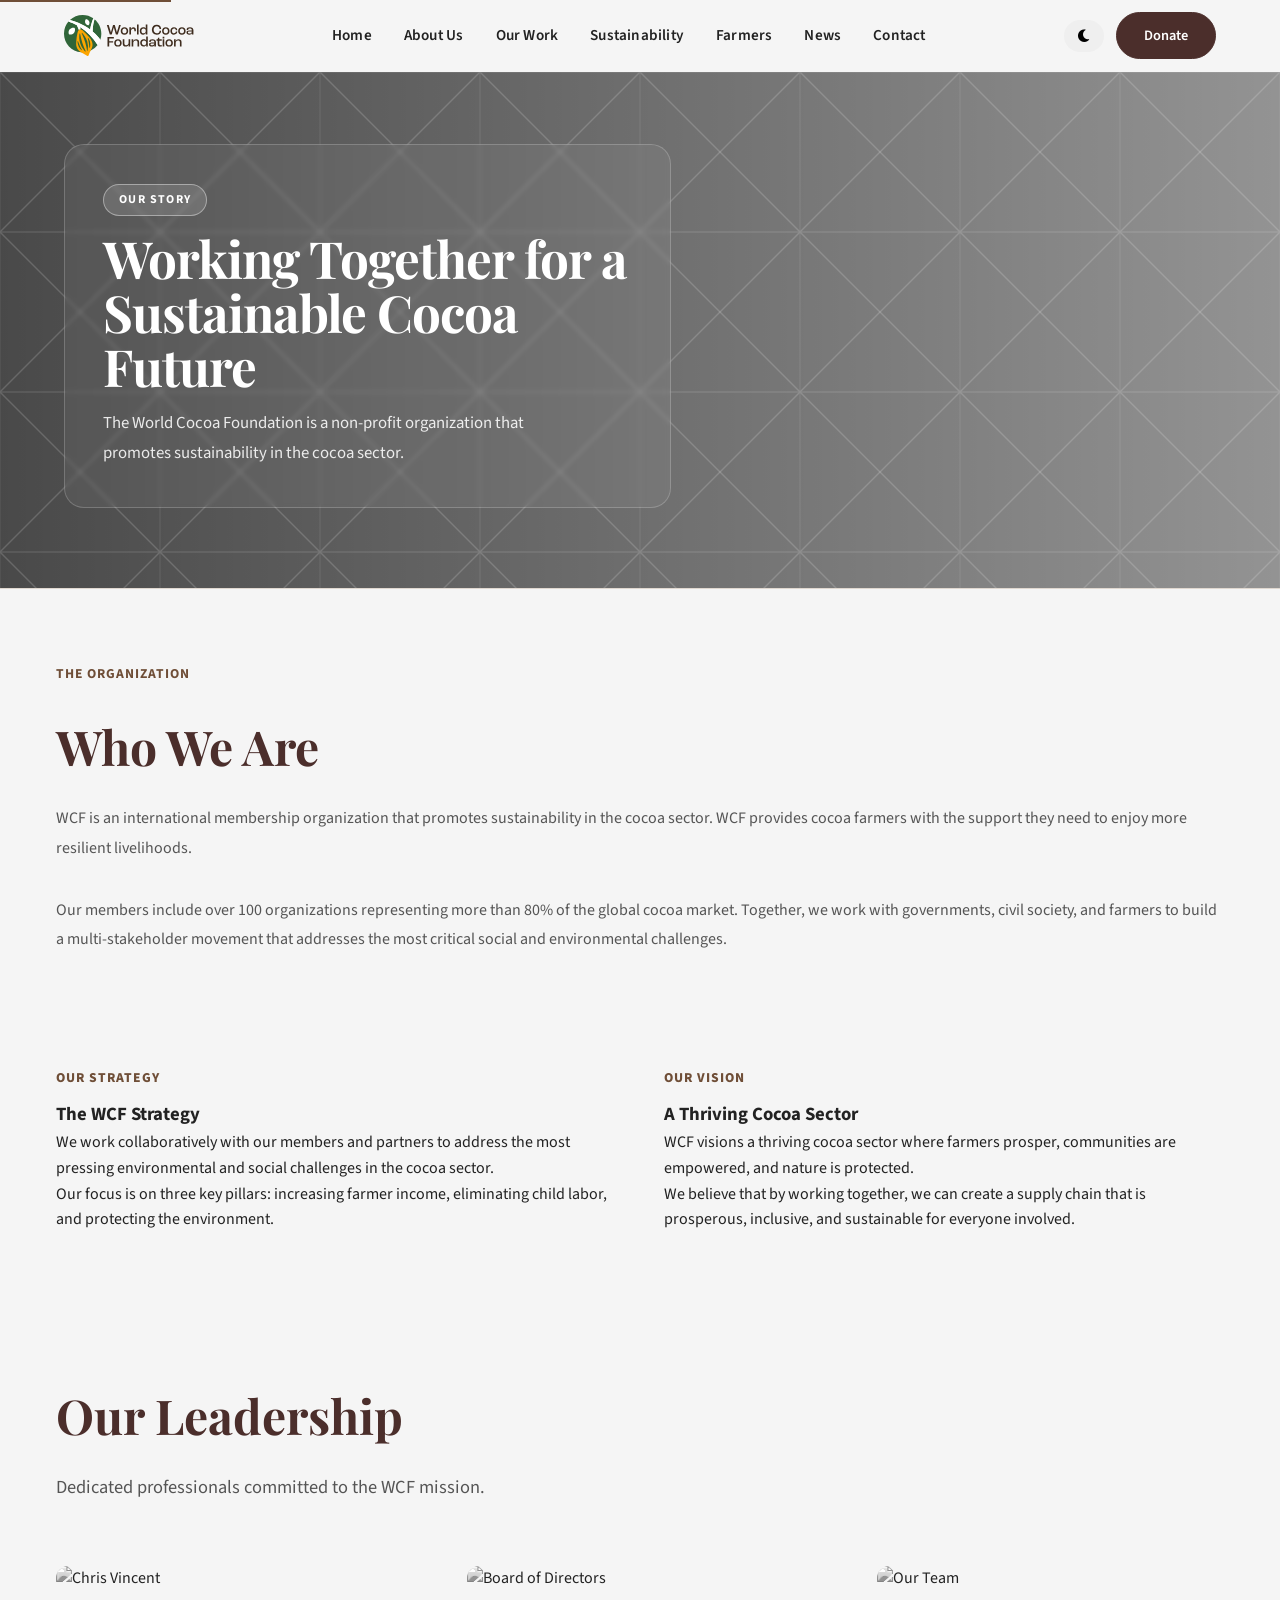
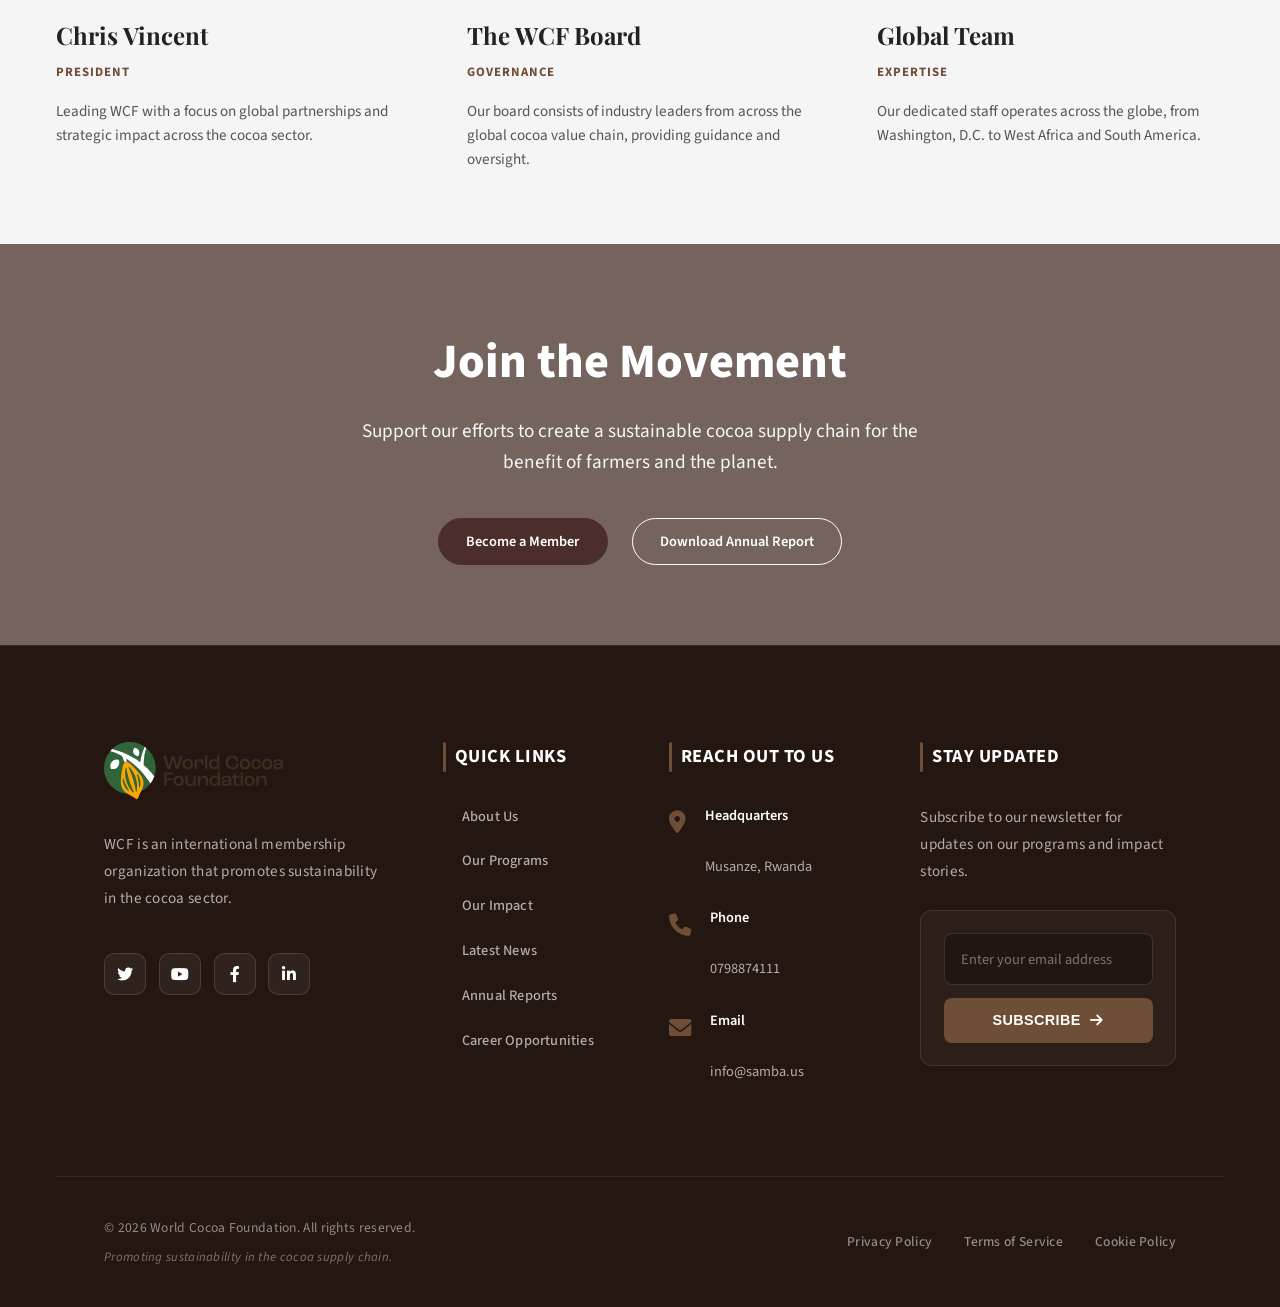
==== commit fd336add: "refactor: remove donation modal, clean up code comments, and update UI styles across pages" ====
--- a/about.html
+++ b/about.html
@@ -21,8 +21,7 @@
     <div id="nav-sentinel" aria-hidden="true"></div>
     <a href="#main-content" class="skip-link">Skip to main content</a>
 
-    <!-- HEADER & NAVIGATION -->
-    <header class="site-header">
+    <header class="site-header header-dark-links">
         <div class="nav-inner">
             <a href="index.html" class="logo">
                 <img src="img/world-cocoa.svg" alt="World Cocoa Foundation" class="logo-default">
@@ -63,11 +62,10 @@
     </header>
 
     <main id="main-content">
-        <!-- PAGE HERO -->
-        <section class="hero secondary-hero" style="min-height: 50vh; padding: 10rem 1rem 5rem;">
+        <section class="hero secondary-hero">
             <div class="hero-bg" aria-hidden="true">
                 <div class="hero-slide active"
-                    style="background-image: url('https://images.unsplash.com/photo-1596450514735-3ba868b49e0c?q=80&w=1600');">
+                    style="background-image: url('https://images.unsplash.com/photo-1559136555-9303baea8ebd?q=80&w=1600');">
                 </div>
             </div>
             <div class="hero-inner">
@@ -80,7 +78,6 @@
             </div>
         </section>
 
-        <!-- MISSION & VISION -->
         <section class="about-details">
             <div class="container-wide">
                 <div class="about-grid"
@@ -126,7 +123,6 @@
             </div>
         </section>
 
-        <!-- LEADERSHIP SECTION (NO CARDS) -->
         <section class="leadership" style="background: var(--bg-color);">
             <div class="container-wide">
                 <h2 class="section-title">Our Leadership</h2>
@@ -134,7 +130,7 @@
 
                 <div class="leadership-list"
                     style="display: grid; grid-template-columns: repeat(auto-fit, minmax(280px, 1fr)); gap: 4rem; margin-top: 3rem;">
-                    <!-- Leader 1 -->
+
                     <div class="leader-item" data-aos="fade-up">
                         <img src="https://images.unsplash.com/photo-1560250097-0b93528c311a?q=80&w=400&h=500&fit=crop"
                             alt="Chris Vincent"
@@ -149,7 +145,7 @@
                         <p style="font-size: 0.95rem; color: var(--text-light); line-height: 1.6;">Leading WCF with a
                             focus on global partnerships and strategic impact across the cocoa sector.</p>
                     </div>
-                    <!-- Leader 2 -->
+
                     <div class="leader-item" data-aos="fade-up" data-aos-delay="100">
                         <img src="https://images.unsplash.com/photo-1573496359142-b8d87734a5a2?q=80&w=400&h=500&fit=crop"
                             alt="Board of Directors"
@@ -165,7 +161,7 @@
                             industry leaders from across the global cocoa value chain, providing guidance and oversight.
                         </p>
                     </div>
-                    <!-- Leader 3 -->
+
                     <div class="leader-item" data-aos="fade-up" data-aos-delay="200">
                         <img src="https://images.unsplash.com/photo-1519085360753-af0119f7cbe7?q=80&w=400&h=500&fit=crop"
                             alt="Our Team"
@@ -184,7 +180,6 @@
             </div>
         </section>
 
-        <!-- CTA SECTION -->
         <section class="cta-banner"
             style="background: url('https://images.unsplash.com/photo-1620641788421-7a1c342ea42e?q=80&w=1600') center/cover;">
             <div class="container">
@@ -199,11 +194,10 @@
         </section>
     </main>
 
-    <!-- FOOTER -->
     <footer id="contact">
         <div class="container-wide">
             <div class="footer-content">
-                <!-- Company Info -->
+
                 <div class="footer-section">
                     <img src="img/world-cocoa.svg" alt="World Cocoa Foundation" class="footer-logo">
                     <p>WCF is an international membership organization that promotes sustainability in the cocoa sector.
@@ -218,7 +212,6 @@
                     </div>
                 </div>
 
-                <!-- Quick Links -->
                 <div class="footer-section">
                     <h3>Quick Links</h3>
                     <ul>
@@ -231,33 +224,31 @@
                     </ul>
                 </div>
 
-                <!-- Contact Info -->
                 <div class="footer-section">
                     <h3>Reach Out To Us</h3>
                     <div class="contact-info">
                         <div class="contact-icon"><i class="fas fa-map-marker-alt"></i></div>
                         <div>
                             <strong>Headquarters</strong><br>
-                            Washington, DC, USA
+                            Musanze, Rwanda
                         </div>
                     </div>
                     <div class="contact-info">
                         <div class="contact-icon"><i class="fas fa-phone"></i></div>
                         <div>
                             <strong>Phone</strong><br>
-                            +1 (202) 123-4567
+                            0798874111
                         </div>
                     </div>
                     <div class="contact-info">
                         <div class="contact-icon"><i class="fas fa-envelope"></i></div>
                         <div>
                             <strong>Email</strong><br>
-                            info@worldcocoa.org
+                            info@samba.us
                         </div>
                     </div>
                 </div>
 
-                <!-- Newsletter -->
                 <div class="footer-section">
                     <h3>Stay Updated</h3>
                     <p>Subscribe to our newsletter for updates on our programs and impact stories.</p>
@@ -283,8 +274,6 @@
         </div>
     </footer>
 
-
-        <!-- Donation Modal -->
     <div class="donation-modal" id="donationModal">
         <div class="modal-content">
             <button class="modal-close" id="modalClose">&times;</button>
@@ -326,7 +315,6 @@
         </div>
     </div>
 
-
     <script src="js/main.js"></script>
     <script src="https://unpkg.com/aos@2.3.1/dist/aos.js"></script>
     <script>
--- a/css/main.css
+++ b/css/main.css
@@ -14,7 +14,6 @@
             --white: #ffffff;
             --black: #000000;
 
-            /* Theme mapped variables */
             --bg-color: var(--bg-light);
             --text-dominant: #222222;
             --text-muted: #555555;
@@ -80,7 +79,6 @@
             display: block;
         }
 
-        /* ==================== NAVIGATION ==================== */
         #nav-sentinel {
             position: absolute;
             top: 0;
@@ -301,7 +299,6 @@
                 box-shadow: -15px 0 45px rgba(0, 0, 0, 0.4);
             }
 
-            /* Backdrop for mobile menu */
             .nav-backdrop {
                 position: fixed;
                 inset: 0;
@@ -477,7 +474,6 @@
             }
         }
 
-        /* ==================== HERO SECTION ==================== */
         .hero {
             position: relative;
             padding: 7.5rem 1rem 5rem;
@@ -796,6 +792,7 @@
             border-color: #5a3325;
             transform: translateY(-1px);
         }
+
         .site-header .nav-button {
             background: var(--nav-cta-bg);
             color: var(--nav-cta-text);
@@ -814,7 +811,6 @@
             color: var(--primary-dark);
         }
 
-        /* ==================== SECTION STYLING ==================== */
         .container {
             max-width: 1200px;
             margin: 0 auto;
@@ -848,7 +844,6 @@
             max-width: 800px;
         }
 
-        /* ==================== ABOUT SECTION ==================== */
         .about {
             background: var(--white);
             position: relative;
@@ -915,7 +910,6 @@
             }
         }
 
-        /* Centered Title Section */
         .about-title-section {
             text-align: left;
             margin-bottom: 4rem;
@@ -1090,7 +1084,6 @@
             z-index: 0;
         }
 
-        /* Hide placeholder styling when images are loaded */
         .carousel-slide[style*="background-image"] {
             font-size: 0;
         }
@@ -1099,7 +1092,6 @@
             background: rgba(0, 0, 0, 0.12);
         }
 
-        /* Carousel Controls */
         .carousel-indicators {
             position: absolute;
             bottom: 20px;
@@ -1131,6 +1123,48 @@
             background: rgba(255, 255, 255, 0.8);
         }
 
+
+        .secondary-hero {
+            min-height: 50vh !important;
+            display: flex;
+            align-items: center;
+            justify-content: flex-start;
+            text-align: left;
+            padding-top: var(--nav-height);
+        }
+
+        .secondary-hero .hero-bg::before {
+            background: linear-gradient(to right, rgba(0, 0, 0, 0.7) 0%, rgba(0, 0, 0, 0.4) 100%);
+            z-index: 1;
+        }
+
+        .secondary-hero .hero-inner {
+            width: 100%;
+            max-width: 1200px;
+            margin: 0 auto;
+            padding: 0 1.5rem;
+            z-index: 2;
+        }
+
+        .header-dark-links:not(.is-scrolled) {
+            --nav-text: var(--text-dominant) !important;
+            --nav-cta-border: var(--primary-dark) !important;
+            --nav-cta-text: var(--white) !important;
+            --nav-cta-bg: var(--primary-dark) !important;
+        }
+
+        .header-dark-links:not(.is-scrolled) .nav-toggle span {
+            background: var(--text-dominant) !important;
+        }
+
+        .header-dark-links:not(.is-scrolled) .logo img.logo-default {
+            display: none !important;
+        }
+
+        .header-dark-links:not(.is-scrolled) .logo img.logo-scroll {
+            display: block !important;
+        }
+
         .about-stats-inline {
             display: grid;
             grid-template-columns: repeat(2, 1fr);
@@ -1160,7 +1194,6 @@
             letter-spacing: 0.5px;
         }
 
-        /* ==================== PROGRAMS SECTION ==================== */
         .programs {
             background: var(--cream);
             border-top: 1px solid var(--border-light);
@@ -1180,6 +1213,7 @@
                 margin-top: 1rem;
             }
         }
+
         @media (min-width: 768px) {
             .programs-grid {
                 grid-template-columns: repeat(3, 1fr);
@@ -1263,7 +1297,6 @@
             transform: none;
         }
 
-        /* ==================== IMPACT SECTION ==================== */
         .impact {
             background: #3b251c;
             color: var(--white);
@@ -1350,7 +1383,6 @@
             letter-spacing: 1px;
         }
 
-        /* Success Stories Section */
         .impact-stories-title {
             color: var(--white);
             margin-bottom: 1.2rem;
@@ -1470,7 +1502,6 @@
             border-color: var(--white);
         }
 
-        /* ==================== STORIES SECTION ==================== */
         .stories {
             background: var(--white);
             position: relative;
@@ -1596,7 +1627,6 @@
             gap: 1rem;
         }
 
-        /* ==================== CTA BANNER SECTION ==================== */
         .cta-banner {
             background: #3b251c url('img/project.png') center/cover no-repeat;
             color: var(--white);
@@ -1662,7 +1692,6 @@
             color: var(--primary-dark);
         }
 
-        /* ==================== FOOTER ==================== */
         footer {
             background: #241610;
             color: var(--white);
@@ -2135,7 +2164,6 @@
             }
         }
 
-        /* ==================== ACCESSIBILITY ==================== */
         a:focus,
         button:focus {
             outline: 2px solid var(--primary-orange);
@@ -2157,14 +2185,12 @@
             top: 0;
         }
 
-        /* ==================== UTILITY CLASSES ==================== */
         .container-wide {
             max-width: 1200px;
             margin: 0 auto;
             padding: 0 1rem;
         }
 
-        /* ==================== RESPONSIVE TEXT ==================== */
         @media (max-width: 480px) {
             .hero h1 {
                 font-size: 2.2rem;
@@ -2177,4 +2203,4 @@
             .cta-banner h2 {
                 font-size: 1.5rem;
             }
-        }
+        }
